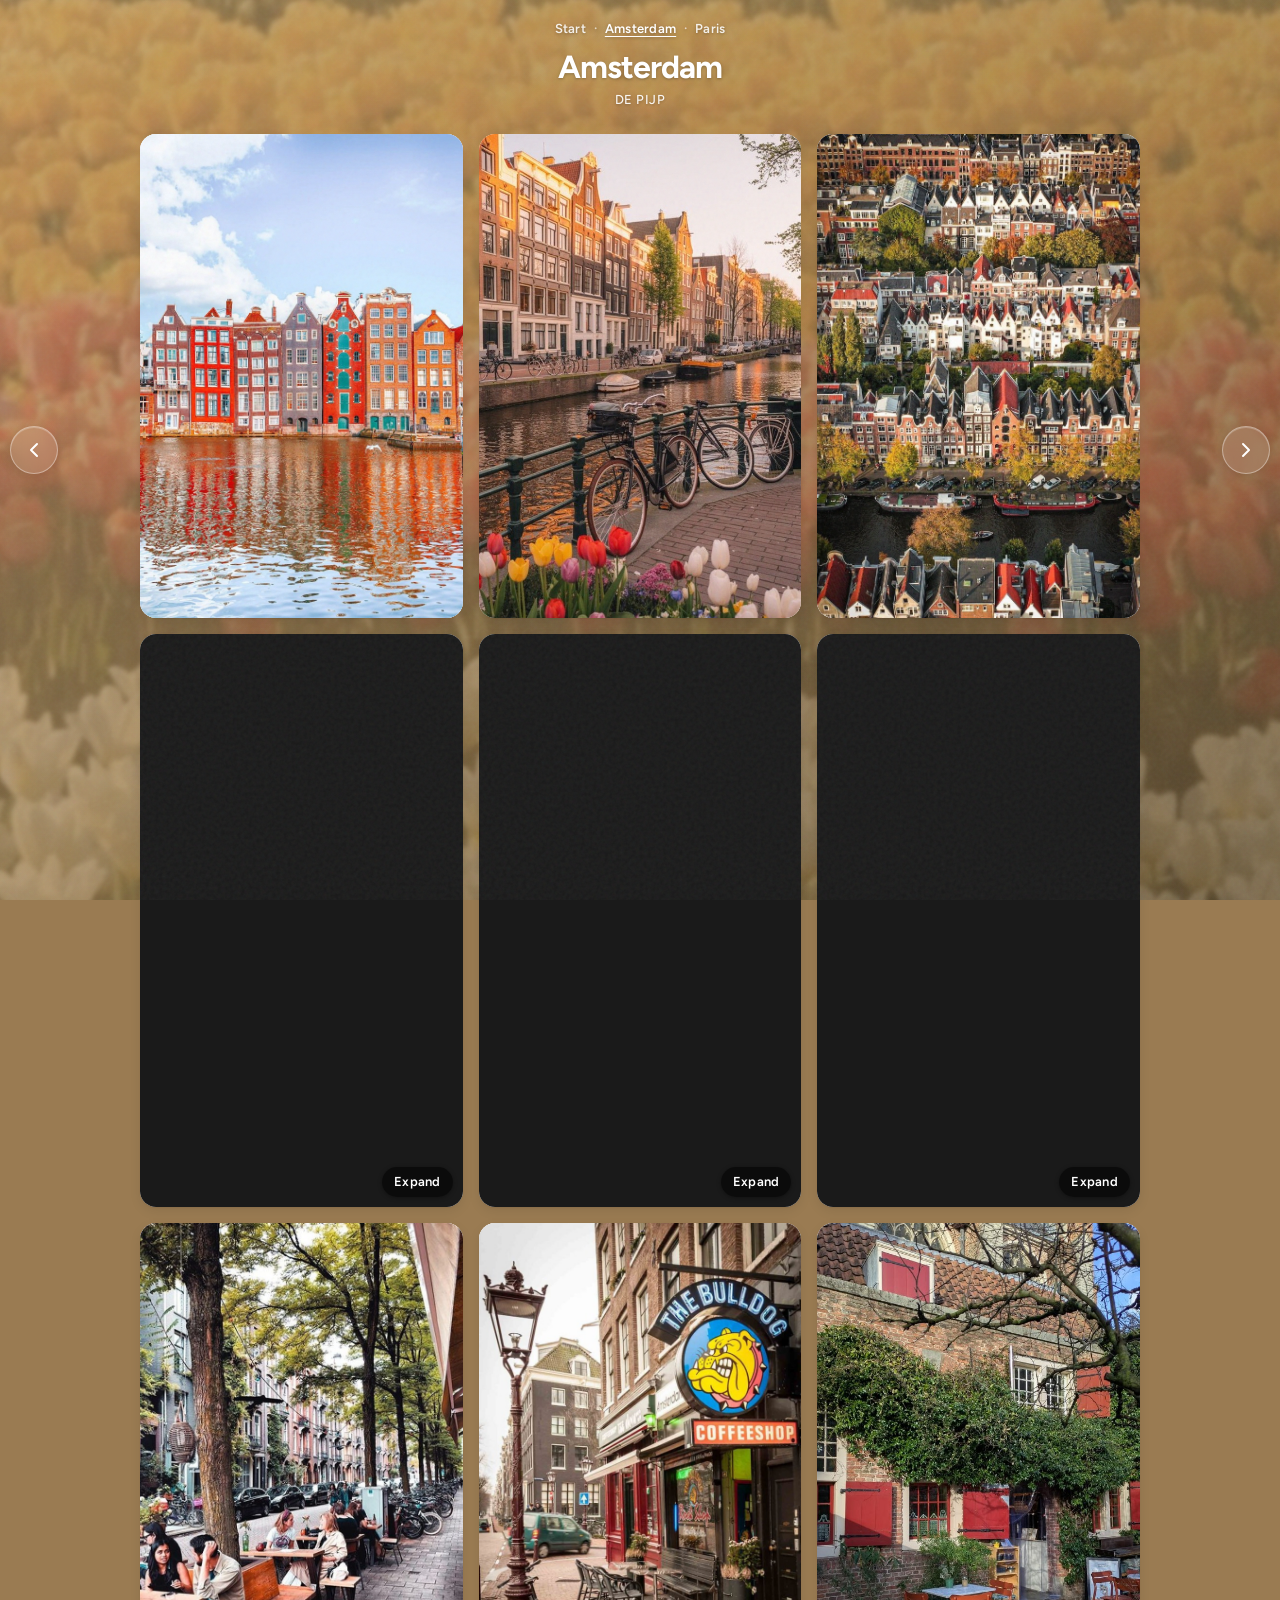
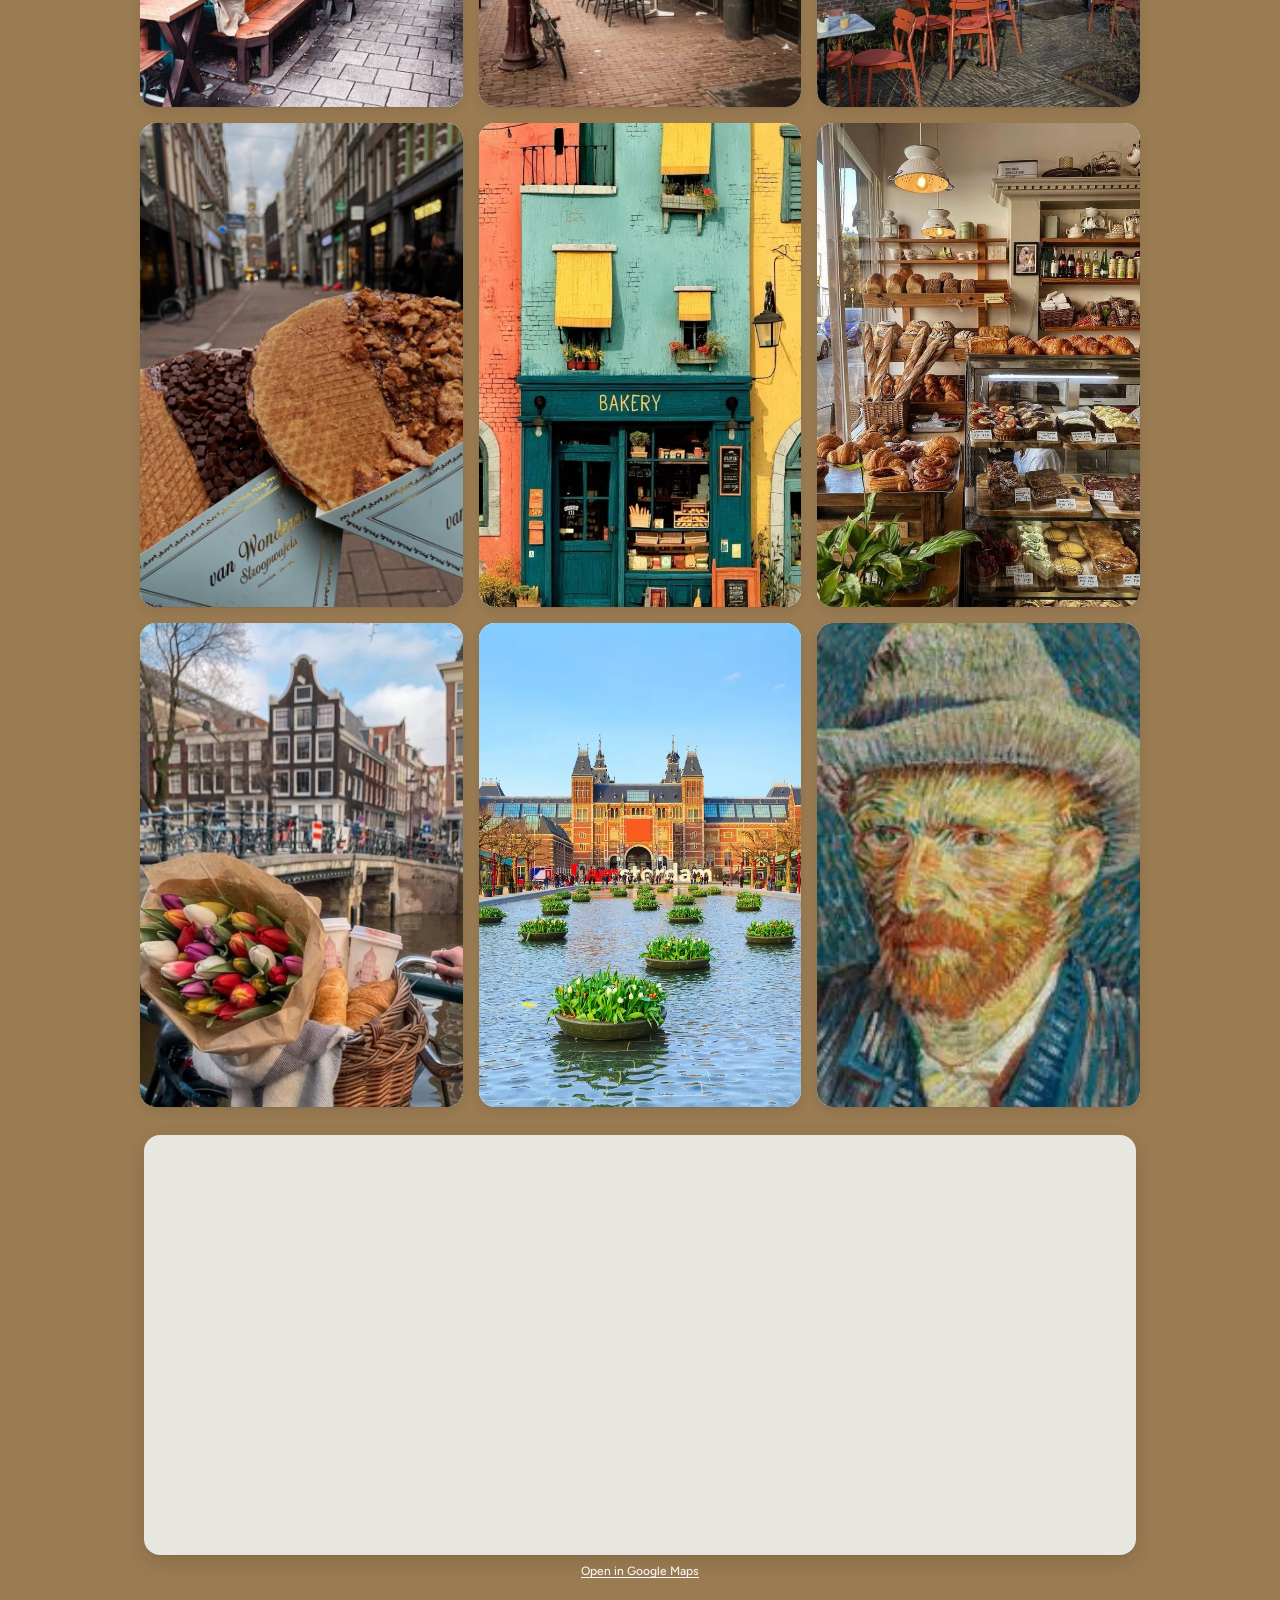
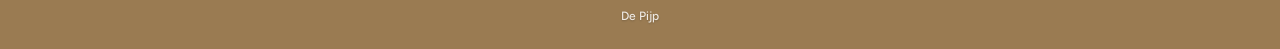
==== amsterdam.html @ a81c06f3 "paris" ====
<!DOCTYPE html>
<html lang="en">
<head>
  <meta charset="UTF-8" />
  <meta name="viewport" content="width=device-width, initial-scale=1.0, viewport-fit=cover" />
  <title>Amsterdam — De Pijp</title>
  <link rel="preconnect" href="https://fonts.googleapis.com" />
  <link rel="preconnect" href="https://fonts.gstatic.com" crossorigin />
  <link href="https://fonts.googleapis.com/css2?family=Figtree:wght@400;500;600;700&display=swap" rel="stylesheet" />
  <link rel="stylesheet" href="styles.css" />
</head>
<body data-city="amsterdam">
  <div class="page-bg" aria-hidden="true">
    <div class="page-bg__parallax"></div>
    <div class="page-bg__tint"></div>
  </div>
  <div class="noise" aria-hidden="true"></div>

  <div class="feed-backdrop" id="feed-backdrop" hidden></div>

  <nav class="city-arrows" aria-label="Switch page">
    <a href="index.html" class="city-arrows__hit" aria-label="Back to start">
      <svg class="city-arrows__icon" viewBox="0 0 24 24" aria-hidden="true">
        <polyline class="city-arrows__stroke" points="15 18 9 12 15 6" />
      </svg>
    </a>
    <a href="paris.html" class="city-arrows__hit" aria-label="Go to Paris">
      <svg class="city-arrows__icon" viewBox="0 0 24 24" aria-hidden="true">
        <polyline class="city-arrows__stroke" points="9 18 15 12 9 6" />
      </svg>
    </a>
  </nav>

  <header class="masthead">
    <nav class="city-nav" aria-label="Trip cities">
      <a href="index.html" class="city-nav__link">Start</a>
      <span class="city-nav__sep" aria-hidden="true">·</span>
      <span class="city-nav__link city-nav__link--current" aria-current="page">Amsterdam</span>
      <span class="city-nav__sep" aria-hidden="true">·</span>
      <a href="paris.html" class="city-nav__link">Paris</a>
    </nav>
    <h1 class="masthead__title">Amsterdam</h1>
    <p class="masthead__kicker">De Pijp</p>
  </header>

  <main class="feed" aria-label="Amsterdam vibes">
    <article class="feed__pin feed__pin--interactive">
      <div class="feed__pin__card" tabindex="0" aria-expanded="false" aria-haspopup="dialog" aria-label="Open details: Canal house facades">
        <div class="feed__pin__media">
          <img class="img--houses" src="assets/amsterdam-canal-houses.png" alt="Amsterdam canal houses with traditional gabled facades along the water" width="600" height="900" loading="eager" decoding="async" />
        </div>
        <div class="feed__pin__detail" hidden>
          <div class="feed__pin__detail-body">
            <p>
              The canal houses look almost theatrical: stepped gables, tall windows, each facade telling a slightly different century. They’re narrow for reasons that belong to old tax logic and tight plots, but the effect is pure Amsterdam—vertical, proud, a little eccentric.
            </p>
            <p>
              We don’t need a lecture tour to enjoy them; it’s enough to walk, look up, and notice how the light changes from one bridge to the next.
            </p>
          </div>
        </div>
      </div>
    </article>

    <article class="feed__pin feed__pin--interactive">
      <div class="feed__pin__card" tabindex="0" aria-expanded="false" aria-haspopup="dialog" aria-label="Open details: Golden hour on the canals">
        <div class="feed__pin__media">
          <img src="assets/amsterdam-canal-golden.png" alt="" width="600" height="900" loading="lazy" decoding="async" />
        </div>
        <div class="feed__pin__detail" hidden>
          <div class="feed__pin__detail-body">
            <p>
              When the sun drops low, the canals turn into ribbons of amber and the gables stack like paper cutouts. It’s the hour when Amsterdam stops feeling like a checklist and starts feeling like a mood.
            </p>
            <p>
              We’ll aim for a slow loop along the water—bridges, reflections, maybe a bench if we find one—before the light fades.
            </p>
          </div>
        </div>
      </div>
    </article>

    <article class="feed__pin feed__pin--interactive">
      <div class="feed__pin__card" tabindex="0" aria-expanded="false" aria-haspopup="dialog" aria-label="Open details: Aerial view of the canals">
        <div class="feed__pin__media">
          <img
            class="img--aerial"
            src="assets/amsterdam-canal-aerial.png"
            alt="Aerial view of Amsterdam canal houses, autumn trees, and houseboats along the water"
            width="600"
            height="900"
            loading="lazy"
            decoding="async"
          />
        </div>
        <div class="feed__pin__detail" hidden>
          <div class="feed__pin__detail-body">
            <p>
              This angle is all pattern and scale: gables in a row, a dark ribbon of water, boats tucked along the quay, and trees turning gold. It’s the same city as street level—just quieter, more geometric, and impossibly pretty in late-day light.
            </p>
            <p>
              We’ll still experience Amsterdam on foot and by bike, but shots like this are a reminder of how the grachten lock together: one long, living diagram of brick, water, and rooflines.
            </p>
          </div>
        </div>
      </div>
    </article>

    <article class="feed__pin feed__pin--interactive feed__pin--video">
      <div class="feed__pin__card" tabindex="0" aria-label="Play embedded reel: Amsterdam in motion">
        <div class="feed__pin__media feed__pin__media--video">
          <iframe
            title="Amsterdam clip"
            src="https://assets.pinterest.com/ext/embed.html?id=127648970683807718"
            loading="lazy"
            allowfullscreen
            referrerpolicy="no-referrer-when-downgrade"
            sandbox="allow-scripts allow-same-origin allow-presentation"
          ></iframe>
        </div>
        <div class="feed__pin__detail" hidden>
          <div class="feed__pin__detail-body">
            <p>
              Sometimes a still photo isn’t enough—Amsterdam is water, wheels, and the small drama of everyday crossings. This clip is a pocket-sized version of that energy: movement along the canals, the texture of the streets, the feeling of being inside the city rather than just looking at it.
            </p>
            <p>
              Keep the sound low or off if you like; it’s as much about the rhythm of the frames as anything else.
            </p>
          </div>
        </div>
      </div>
    </article>

    <article class="feed__pin feed__pin--interactive feed__pin--video">
      <div class="feed__pin__card" tabindex="0" aria-label="Play embedded reel: Amsterdam travel montage">
        <div class="feed__pin__media feed__pin__media--video">
          <iframe
            title="Amsterdam Netherlands pictures video"
            src="https://assets.pinterest.com/ext/embed.html?id=914862420796280"
            loading="lazy"
            allowfullscreen
            referrerpolicy="no-referrer-when-downgrade"
            sandbox="allow-scripts allow-same-origin allow-presentation"
          ></iframe>
        </div>
        <div class="feed__pin__detail" hidden>
          <div class="feed__pin__detail-body">
            <p>
              A second reel from Pinterest—mood, color, and the kind of shots that make you want to wander. It pairs with the first “in motion” clip so you get two flavors of the same city: different pacing, same canals-and-streets energy.
            </p>
            <p>
              Pin source: <a href="https://www.pinterest.com/pin/914862420796280/" rel="noopener noreferrer" target="_blank">Amsterdam Netherlands pictures</a> (The Chaos Diaries).
            </p>
          </div>
        </div>
      </div>
    </article>

    <article class="feed__pin feed__pin--interactive feed__pin--video">
      <div class="feed__pin__card" tabindex="0" aria-label="Play embedded reel: Vondelpark">
        <div class="feed__pin__media feed__pin__media--video">
          <iframe
            title="Vondelpark Amsterdam video"
            src="https://assets.pinterest.com/ext/embed.html?id=497436721365755803"
            loading="lazy"
            allowfullscreen
            referrerpolicy="no-referrer-when-downgrade"
            sandbox="allow-scripts allow-same-origin allow-presentation"
          ></iframe>
        </div>
        <div class="feed__pin__detail" hidden>
          <div class="feed__pin__detail-body">
            <p>
              Amsterdam’s big backyard: lawns, paths, ponds, and locals treating it like an extension of their living room. Save it for a slower afternoon—walking, sitting on the grass, or people-watching between museum blocks and café stops.
            </p>
            <p>
              Pin: <a href="https://www.pinterest.com/pin/497436721365755803/" rel="noopener noreferrer" target="_blank">Vondelpark reel</a>.
            </p>
          </div>
        </div>
      </div>
    </article>

    <article class="feed__pin feed__pin--interactive">
      <div class="feed__pin__card" tabindex="0" aria-expanded="false" aria-haspopup="dialog" aria-label="Open details: Sidewalk café tables">
        <div class="feed__pin__media">
          <img class="img--cafe-street" src="assets/amsterdam-cafe-street.png" alt="Outdoor café tables under trees on an Amsterdam sidewalk with bikes parked along the street" width="600" height="900" loading="lazy" decoding="async" />
        </div>
        <div class="feed__pin__detail" hidden>
          <div class="feed__pin__detail-body">
            <p>
              Wooden tables under a canopy of leaves, light dappling the pavement, bikes stacked along the curb—these are the moments that feel like “we’re really here.” No agenda; just a drink, a snack, and the city moving past.
            </p>
            <p>
              We’ll slot something like this between walks: slow, social, very De Pijp energy.
            </p>
          </div>
        </div>
      </div>
    </article>

    <article class="feed__pin feed__pin--interactive">
      <div class="feed__pin__card" tabindex="0" aria-expanded="false" aria-haspopup="dialog" aria-label="Open details: The Bulldog coffeeshop">
        <div class="feed__pin__media">
          <img class="img--bulldog" src="assets/amsterdam-bulldog-coffeeshop.png" alt="The Bulldog coffeeshop storefront with the round yellow bulldog sign and outdoor seating in Amsterdam" width="600" height="900" loading="lazy" decoding="async" />
        </div>
        <div class="feed__pin__detail" hidden>
          <div class="feed__pin__detail-body">
            <p>
              The Bulldog is part landmark, part story—one of Amsterdam’s best-known coffeeshop names, with that unmistakable round sign. Whether we stop in or just walk by, it’s a slice of local mythology on the street.
            </p>
            <p>
              Totally optional on the itinerary; worth it for the photo and the “we saw it” grin.
            </p>
          </div>
        </div>
      </div>
    </article>

    <article class="feed__pin feed__pin--interactive">
      <div class="feed__pin__card" tabindex="0" aria-expanded="false" aria-haspopup="dialog" aria-label="Open details: Quiet café patio">
        <div class="feed__pin__media">
          <img class="img--patio" src="assets/amsterdam-cafe-patio.png" alt="Sunny patio with orange chairs, marble tables, red shutters, and ivy on a brick building in Amsterdam" width="600" height="900" loading="lazy" decoding="async" />
        </div>
        <div class="feed__pin__detail" hidden>
          <div class="feed__pin__detail-body">
            <p>
              A tucked-away courtyard mood: herringbone brick, shutters, greenery climbing the wall, and those punchy orange seats against old stone. It’s the kind of place you stumble into and stay longer than planned.
            </p>
            <p>
              Perfect mental bookmark for a quiet coffee between bigger sights.
            </p>
          </div>
        </div>
      </div>
    </article>

    <article class="feed__pin feed__pin--interactive">
      <div class="feed__pin__card" tabindex="0" aria-expanded="false" aria-haspopup="dialog" aria-label="Open details: Stroopwafels">
        <div class="feed__pin__media">
          <img class="img--stroop" src="assets/amsterdam-stroopwafels-van-wonderen.png" alt="" width="600" height="900" loading="lazy" decoding="async" />
        </div>
        <div class="feed__pin__detail" hidden>
          <div class="feed__pin__detail-body">
            <p>
              Van Wonderen is the kind of stop that smells better than it has any right to—thin waffles, caramel syrup, optional chocolate and toppings if we’re feeling festive. It’s sweet in the best way: a little messy, very shareable, perfect between longer walks.
            </p>
            <p>
              We’ll time it as a treat, not a meal, and enjoy the tiny ritual of something warm in hand while the city keeps moving around us.
            </p>
          </div>
        </div>
      </div>
    </article>

    <article class="feed__pin feed__pin--interactive">
      <div class="feed__pin__card" tabindex="0" aria-expanded="false" aria-haspopup="dialog" aria-label="Open details: Bakery storefront">
        <div class="feed__pin__media">
          <img
            class="img--bakery-exterior"
            src="assets/amsterdam-bakery-exterior.png"
            alt="Illustrated bakery storefront with teal facade, yellow awnings, and bread in the window"
            width="600"
            height="900"
            loading="lazy"
            decoding="async"
          />
        </div>
        <div class="feed__pin__detail" hidden>
          <div class="feed__pin__detail-body">
            <p>
              A bright, storybook-style frontage—teal paint, sunny awnings, loaves in the window, a little A-frame on the sidewalk. The kind of place you notice from half a block away and drift toward without a plan.
            </p>
            <p>
              Pairs with the stroopwafel stop and the interior case shot: outside, treat, then inside when we’re ready for round two.
            </p>
          </div>
        </div>
      </div>
    </article>

    <article class="feed__pin feed__pin--interactive">
      <div class="feed__pin__card" tabindex="0" aria-expanded="false" aria-haspopup="dialog" aria-label="Open details: Bakery and pastries">
        <div class="feed__pin__media">
          <img
            class="img--bakery"
            src="assets/amsterdam-bakery.png"
            alt="Bakery interior with croissants, breads, cakes in a glass display and pendant lights"
            width="600"
            height="900"
            loading="lazy"
            decoding="async"
          />
        </div>
        <div class="feed__pin__detail" hidden>
          <div class="feed__pin__detail-body">
            <p>
              Shelves of loaves, a case full of tarts and slices, warm light from quirky pendant lamps—the kind of bakery you smell before you see. Perfect for a slow morning or a mid-afternoon sugar reset between museums.
            </p>
            <p>
              We’ll pick a few things to share, find a bench or canal edge, and call it lunch-adjacent.
            </p>
          </div>
        </div>
      </div>
    </article>

    <article class="feed__pin feed__pin--interactive">
      <div class="feed__pin__card" tabindex="0" aria-expanded="false" aria-haspopup="dialog" aria-label="Open details: Albert Cuyp market morning">
        <div class="feed__pin__media">
          <img class="img--cuyp-basket" src="assets/amsterdam-morning-basket.png" alt="Market basket with bread and flowers at an outdoor stall" width="600" height="900" loading="lazy" decoding="async" />
        </div>
        <div class="feed__pin__detail" hidden>
          <div class="feed__pin__detail-body">
            <p>
              The Albert Cuypmarkt is the rhythm of De Pijp: stalls opening, bikes threading through, and that particular Amsterdam light on the awnings. Mornings here feel unhurried but alive—coffee first, then whatever looks good from the vendors.
            </p>
            <p>
              We’ll wander the strip, grab something warm to eat, and let the market set the pace before the day opens up into canals and side streets.
            </p>
          </div>
        </div>
      </div>
    </article>

    <article class="feed__pin feed__pin--interactive">
      <div class="feed__pin__card" tabindex="0" aria-expanded="false" aria-haspopup="dialog" aria-label="Open details: Rijksmuseum and Museumplein">
        <div class="feed__pin__media">
          <img
            class="img--rijksmuseum"
            src="assets/amsterdam-rijksmuseum.png"
            alt="Rijksmuseum facade with reflecting pool, tulip planters, and the I Amsterdam sign on Museumplein"
            width="600"
            height="900"
            loading="lazy"
            decoding="async"
          />
        </div>
        <div class="feed__pin__detail" hidden>
          <div class="feed__pin__detail-body">
            <p>
              The Rijksmuseum anchors the square: red brick, towers, and that long reflecting pool dotted with tulips in the water. The old “I amsterdam” letters in the plaza are pure photo bait—and the building behind them holds centuries of Dutch art and history.
            </p>
            <p>
              We can pair a visit here with unhurried time in the galleries (and maybe a break on the grass when the weather cooperates).
            </p>
          </div>
        </div>
      </div>
    </article>

    <article class="feed__pin feed__pin--interactive">
      <div class="feed__pin__card" tabindex="0" aria-expanded="false" aria-haspopup="dialog" aria-label="Open details: Museums and Van Gogh">
        <div class="feed__pin__media">
          <img class="img--van-gogh" src="assets/amsterdam-van-gogh-self-portrait.png" alt="Van Gogh self-portrait painting on display" width="600" height="900" loading="lazy" decoding="async" />
        </div>
        <div class="feed__pin__detail" hidden>
          <div class="feed__pin__detail-body">
            <p>
              The Van Gogh Museum is concentrated color and biography on the walls—self-portraits, fields, letters made visible. Even if we’ve seen the hits before, there’s a calm focus here that pairs well with a slower day in the city.
            </p>
            <p>
              We’ll block time so we’re not rushing the rooms, and let the galleries set the emotional temperature before we step back out into daylight.
            </p>
          </div>
        </div>
      </div>
    </article>
  </main>

  <section class="map-block" aria-label="Map of De Pijp, Amsterdam">
    <div class="map-block__frame">
      <iframe
        title="De Pijp, Amsterdam on Google Maps"
        src="https://www.google.com/maps?q=De+Pijp,+Amsterdam,+Netherlands&amp;z=14&amp;hl=en&amp;output=embed"
        loading="lazy"
        referrerpolicy="no-referrer-when-downgrade"
        allowfullscreen
      ></iframe>
    </div>
    <p class="map-block__note">
      <a href="https://www.google.com/maps/search/?api=1&amp;query=De+Pijp+Amsterdam+Netherlands" rel="noopener noreferrer" target="_blank">Open in Google Maps</a>
    </p>
  </section>

  <footer class="foot">
    <p>De Pijp</p>
  </footer>

  <script src="app.js" defer></script>
</body>
</html>
---- styles.css ----
:root {
  --cork: #b8956c;
  --cork-dark: #9a7b52;
  --paper: #ffffff;
  --ink: #111111;
  --ink-soft: #5c5c5c;
  --font-sans: "Figtree", system-ui, -apple-system, sans-serif;
  --feed-gap: 12px;
  --feed-radius: 16px;
  --pin-aspect: 2 / 3;
  --modal-ease: cubic-bezier(0.22, 1, 0.36, 1);
}

*,
*::before,
*::after {
  box-sizing: border-box;
}

html {
  scroll-behavior: smooth;
  -webkit-text-size-adjust: 100%;
}

body {
  margin: 0;
  min-height: 100vh;
  font-family: var(--font-sans);
  font-size: 16px;
  line-height: 1.4;
  color: var(--ink);
  background: var(--cork-dark);
  padding: max(12px, env(safe-area-inset-top)) max(10px, env(safe-area-inset-right)) max(24px, env(safe-area-inset-bottom)) max(10px, env(safe-area-inset-left));
}

body.feed-modal-open {
  overflow: hidden;
}

.page-bg {
  position: fixed;
  inset: 0;
  z-index: 0;
  overflow: hidden;
  pointer-events: none;
}

.page-bg__parallax {
  position: absolute;
  left: 50%;
  top: 50%;
  width: 135vw;
  height: 135vh;
  min-width: 100%;
  min-height: 100%;
  margin-left: -67.5vw;
  margin-top: -67.5vh;
  background-image: url("assets/amsterdam-tulips-bg.png");
  background-size: cover;
  background-position: center 38%;
  background-repeat: no-repeat;
  filter: blur(2px);
  opacity: 0.68;
  will-change: transform;
  transform: translate3d(0, 0, 0);
}

.page-bg__tint {
  position: absolute;
  inset: 0;
  background: linear-gradient(
    145deg,
    rgba(184, 149, 108, 0.58) 0%,
    rgba(154, 123, 82, 0.64) 50%,
    rgba(92, 74, 48, 0.7) 100%
  );
}

.noise {
  pointer-events: none;
  position: fixed;
  inset: 0;
  opacity: 0.06;
  z-index: 1;
  background-image: url("data:image/svg+xml,%3Csvg viewBox='0 0 256 256' xmlns='http://www.w3.org/2000/svg'%3E%3Cfilter id='n'%3E%3CfeTurbulence type='fractalNoise' baseFrequency='0.9' numOctaves='4' stitchTiles='stitch'/%3E%3C/filter%3E%3Crect width='100%25' height='100%25' filter='url(%23n)'/%3E%3C/svg%3E");
}

.feed-backdrop {
  position: fixed;
  inset: 0;
  z-index: 200;
  /* No backdrop-filter: keeps the modal (above this layer) sharp; dimming only */
  background: rgba(35, 30, 22, 0.55);
  opacity: 0;
  transition: opacity 0.22s ease;
  pointer-events: none;
}

.feed-backdrop.is-visible {
  opacity: 1;
  pointer-events: auto;
}

/* Fixed chevrons: Amsterdam ← | → Paris (inactive side muted) */
.city-arrows {
  position: fixed;
  inset: 0;
  z-index: 15;
  display: flex;
  align-items: center;
  justify-content: space-between;
  padding-left: max(10px, env(safe-area-inset-left, 0px));
  padding-right: max(10px, env(safe-area-inset-right, 0px));
  pointer-events: none;
  transition: opacity 0.25s ease, visibility 0.25s ease;
}

.city-arrows__hit {
  pointer-events: auto;
  display: flex;
  align-items: center;
  justify-content: center;
  width: 44px;
  height: 44px;
  border-radius: 50%;
  color: #fff;
  text-decoration: none;
  background: rgba(255, 255, 255, 0.1);
  border: 1px solid rgba(255, 255, 255, 0.38);
  box-shadow:
    0 2px 12px rgba(0, 0, 0, 0.12),
    inset 0 1px 0 rgba(255, 255, 255, 0.22);
  backdrop-filter: blur(10px);
  -webkit-backdrop-filter: blur(10px);
  transition:
    background 0.2s ease,
    border-color 0.2s ease,
    transform 0.2s ease,
    box-shadow 0.2s ease;
}

a.city-arrows__hit:hover {
  background: rgba(255, 255, 255, 0.2);
  border-color: rgba(255, 255, 255, 0.55);
  transform: scale(1.06);
  box-shadow:
    0 4px 20px rgba(0, 0, 0, 0.18),
    inset 0 1px 0 rgba(255, 255, 255, 0.3);
}

a.city-arrows__hit:focus-visible {
  outline: 2px solid #fff;
  outline-offset: 3px;
}

.city-arrows__hit--disabled {
  opacity: 0.26;
  cursor: default;
  pointer-events: none;
  background: rgba(255, 255, 255, 0.05);
  border-color: rgba(255, 255, 255, 0.2);
  box-shadow: none;
  backdrop-filter: none;
  -webkit-backdrop-filter: none;
}

.city-arrows__icon {
  width: 22px;
  height: 22px;
}

.city-arrows__stroke {
  fill: none;
  stroke: currentColor;
  stroke-width: 2;
  stroke-linecap: round;
  stroke-linejoin: round;
}

body.feed-modal-open .city-arrows {
  opacity: 0;
  visibility: hidden;
  pointer-events: none;
}

@media (min-width: 900px) {
  .city-arrows__hit {
    width: 48px;
    height: 48px;
  }

  .city-arrows__icon {
    width: 24px;
    height: 24px;
  }
}

.masthead {
  position: relative;
  z-index: 1;
  max-width: 420px;
  margin: 0 auto 20px;
  padding: 8px 4px 4px;
  text-align: center;
  color: #fff;
  text-shadow: 0 1px 3px rgba(0, 0, 0, 0.25);
}

.masthead__title {
  margin: 0;
  font-size: clamp(1.75rem, 6vw, 2rem);
  font-weight: 700;
  letter-spacing: -0.03em;
  line-height: 1.1;
}

.masthead__kicker {
  margin: 6px 0 0;
  font-size: 0.8125rem;
  font-weight: 500;
  letter-spacing: 0.04em;
  text-transform: uppercase;
  opacity: 0.92;
}

.city-nav {
  margin: 0 0 12px;
  font-size: 0.8125rem;
  font-weight: 600;
  letter-spacing: 0.02em;
}

.city-nav__link {
  color: rgba(255, 255, 255, 0.88);
  text-decoration: none;
  text-underline-offset: 3px;
}

.city-nav__link:hover {
  color: #fff;
  text-decoration: underline;
}

.city-nav__link--current {
  color: #fff;
  text-decoration: underline;
  text-underline-offset: 3px;
}

.city-nav__sep {
  margin: 0 0.35em;
  opacity: 0.65;
}

body.page-paris .page-bg__parallax {
  background-image: url("https://images.unsplash.com/photo-1499856871958-5b9627545d1a?auto=format&fit=crop&w=1920&q=80");
  background-position: center 32%;
}

body.page-paris .page-bg__tint {
  background: linear-gradient(
    145deg,
    rgba(100, 118, 138, 0.52) 0%,
    rgba(72, 88, 108, 0.58) 45%,
    rgba(42, 48, 62, 0.72) 100%
  );
}

.map-block {
  position: relative;
  z-index: 1;
  width: 100%;
  max-width: 420px;
  margin: 28px auto 16px;
  padding: 0 4px;
}

.map-block__frame {
  position: relative;
  width: 100%;
  aspect-ratio: 4 / 3;
  max-height: min(52vh, 420px);
  border-radius: var(--feed-radius);
  overflow: hidden;
  box-shadow:
    0 1px 2px rgba(0, 0, 0, 0.08),
    0 6px 20px rgba(0, 0, 0, 0.12);
  background: #e8e6e1;
}

.map-block__frame iframe {
  display: block;
  position: absolute;
  inset: 0;
  width: 100%;
  height: 100%;
  border: 0;
}

.map-block__note {
  margin: 8px 0 0;
  text-align: center;
  font-size: 0.75rem;
  font-weight: 500;
}

.map-block__note a {
  color: rgba(255, 255, 255, 0.95);
  text-underline-offset: 2px;
}

.map-block__note a:hover {
  color: #fff;
}

@media (min-width: 700px) {
  .map-block {
    max-width: 720px;
  }
}

@media (min-width: 960px) {
  .map-block {
    max-width: 1000px;
  }
}

/* No z-index here: a low z-index would trap position:fixed pins under .feed-backdrop (z-index 200). */
.feed {
  position: relative;
  width: 100%;
  max-width: 420px;
  margin: 0 auto;
  display: flex;
  flex-direction: column;
  gap: var(--feed-gap);
}

@media (min-width: 700px) {
  .feed {
    max-width: 720px;
    display: grid;
    grid-template-columns: 1fr 1fr;
    gap: 16px;
    align-items: start;
  }
}

@media (min-width: 960px) {
  .feed {
    max-width: 1000px;
    grid-template-columns: repeat(3, 1fr);
  }
}

/* Paris row 1: two night aerials + Louvre (three across) */
body.page-paris .feed__top-row {
  display: flex;
  flex-direction: column;
  gap: var(--feed-gap);
  width: 100%;
}

@media (min-width: 700px) {
  body.page-paris .feed__top-row {
    grid-column: 1 / -1;
    display: grid;
    grid-template-columns: repeat(3, 1fr);
    gap: 16px;
    align-items: start;
  }
}

/* Paris row 2: reels only (full-width band, three across) */
body.page-paris .feed__reels-row {
  display: flex;
  flex-direction: column;
  gap: var(--feed-gap);
  width: 100%;
}

@media (min-width: 700px) {
  body.page-paris .feed__reels-row {
    grid-column: 1 / -1;
    display: grid;
    grid-template-columns: repeat(3, 1fr);
    gap: 16px;
    align-items: start;
  }
}

.feed__pin-slot {
  width: 100%;
  pointer-events: none;
}

.feed__pin--interactive .feed__pin__card {
  cursor: pointer;
}

/* Reels: iframe keeps play taps; “Expand” opens the same lightbox as photo pins. */
.feed__pin--video .feed__pin__card {
  cursor: default;
}

.feed__pin--video .feed__pin__media--video {
  cursor: pointer;
}

.feed__pin__video-expand {
  position: absolute;
  right: 10px;
  bottom: 10px;
  z-index: 2;
  margin: 0;
  padding: 6px 12px;
  border: 0;
  border-radius: 999px;
  font: inherit;
  font-size: 0.8125rem;
  font-weight: 600;
  letter-spacing: 0.02em;
  color: #fff;
  background: rgba(0, 0, 0, 0.55);
  box-shadow: 0 1px 4px rgba(0, 0, 0, 0.35);
  cursor: pointer;
  -webkit-backdrop-filter: blur(6px);
  backdrop-filter: blur(6px);
}

.feed__pin__video-expand:hover {
  background: rgba(0, 0, 0, 0.72);
}

.feed__pin__video-expand:focus-visible {
  outline: 2px solid #fff;
  outline-offset: 2px;
}

.feed__pin__card.is-modal-expanded .feed__pin__video-expand {
  display: none;
}

.feed__pin--interactive .feed__pin__card:focus-visible {
  outline: 2px solid #fff;
  outline-offset: 3px;
}

.feed__pin__card {
  position: relative;
  background: var(--paper);
  border-radius: var(--feed-radius);
  overflow: hidden;
  box-shadow:
    0 1px 2px rgba(0, 0, 0, 0.06),
    0 4px 12px rgba(0, 0, 0, 0.08);
}

.feed__pin__card.is-modal {
  z-index: 400;
  isolation: isolate;
  overflow: hidden;
  box-shadow:
    0 4px 24px rgba(0, 0, 0, 0.12),
    0 24px 64px rgba(0, 0, 0, 0.22);
}

.feed__pin__card.is-modal.is-modal-expanded {
  display: flex;
  flex-direction: column;
  overflow-x: hidden;
  overflow-y: auto;
  -webkit-overflow-scrolling: touch;
  /* Breathing room + safe area so images aren’t clipped by rounded corners or iPad inset */
  padding:
    max(10px, env(safe-area-inset-top, 0px))
    max(10px, env(safe-area-inset-right, 0px))
    max(10px, env(safe-area-inset-bottom, 0px))
    max(10px, env(safe-area-inset-left, 0px));
  box-sizing: border-box;
}

/*
 * Flex-center + max dimensions avoids iPad/Safari clipping where width/height 100% + object-fit: contain
 * on the img shaves a subpixel row off the top inside overflow: hidden parents.
 */
.feed__pin__card.is-modal-expanded .feed__pin__media,
.feed__pin__card.is-modal-expanded .feed__pin__media--video {
  flex: 0 0 auto;
  width: 100%;
  max-height: none;
  aspect-ratio: unset;
  display: flex;
  align-items: center;
  justify-content: center;
  overflow: visible;
}

.feed__pin__card.is-modal-expanded .feed__pin__media img {
  display: block;
  width: auto;
  height: auto;
  max-width: 100%;
  max-height: 100%;
  object-fit: contain;
  object-position: center center;
}

.feed__pin__card.is-modal-expanded .feed__pin__media--video iframe {
  display: block;
  width: 100%;
  height: 100%;
  border: 0;
}

.feed__pin__media {
  position: relative;
  width: 100%;
  aspect-ratio: var(--pin-aspect);
  background: #e8e6e1;
  overflow: hidden;
}

.feed__pin__media img {
  display: block;
  width: 100%;
  height: 100%;
  object-fit: cover;
  object-position: center;
}

.feed__pin__media .img--houses {
  object-position: center 42%;
}

.feed__pin__media .img--stroop {
  object-position: center 45%;
}

.feed__pin__media .img--van-gogh {
  object-position: center 22%;
}

.feed__pin__media .img--windmill {
  object-position: center 40%;
}

.feed__pin__media .img--aerial {
  object-position: center 38%;
}

.feed__pin__media .img--cafe-street {
  object-position: center 45%;
}

.feed__pin__media .img--bulldog {
  object-position: center 42%;
}

.feed__pin__media .img--patio {
  object-position: center 40%;
}

.feed__pin__media .img--bakery-exterior {
  object-position: center 35%;
}

.feed__pin__media .img--cuyp-basket {
  object-position: center 42%;
}

.feed__pin__media .img--rijksmuseum {
  object-position: center 42%;
}

.feed__pin__media .img--bakery {
  object-position: center 40%;
}

.feed__pin__media .img--paris-abreuvoir {
  object-position: center 46%;
}

.feed__pin__media .img--paris-metro-saint-michel {
  object-position: center 42%;
}

.feed__pin__media .img--paris-arc-night {
  object-position: center 48%;
}

.feed__pin__media .img--paris-eiffel-night-aerial {
  object-position: center 45%;
}

.feed__pin__media .img--paris-louvre {
  object-position: center 42%;
}

.feed__pin__media .img--paris-bouquiniste-notre-dame {
  object-position: center 45%;
}

.feed__pin__media .img--paris-pastry {
  object-position: center 58%;
}

.feed__pin__media .img--paris-street-market {
  object-position: center 80%;
}

.feed__pin__media .img--paris-boulangerie {
  object-position: center 58%;
}

.feed__pin__media .img--paris-giverny {
  object-position: center 48%;
}

.feed__pin__media .img--paris-mona-lisa {
  object-position: center 42%;
}

.feed__pin__media .img--paris-apollon {
  object-position: center 38%;
}

.feed__pin__media--video {
  aspect-ratio: 9 / 16;
  background: #1a1a1a;
}

.feed__pin__media--video iframe {
  display: block;
  width: 100%;
  height: 100%;
  border: 0;
}

.feed__pin__detail {
  position: relative;
  padding: 14px 16px 20px;
  border-top: 1px solid rgba(0, 0, 0, 0.06);
}

.feed__pin__detail[hidden] {
  display: none !important;
}

.feed__pin__detail-body p {
  margin: 0 0 12px;
  font-size: 0.875rem;
  font-weight: 400;
  color: var(--ink-soft);
  line-height: 1.55;
}

.feed__pin__detail-body p:last-child {
  margin-bottom: 0;
}

.feed__pin__detail-body a {
  color: var(--cork-dark);
  font-weight: 600;
  text-underline-offset: 2px;
}

.feed__pin__detail-body a:hover {
  color: var(--ink);
}

.foot {
  position: relative;
  z-index: 1;
  max-width: 420px;
  margin: 28px auto 0;
  padding: 0 8px;
  text-align: center;
}

.foot p {
  margin: 0;
  font-size: 0.75rem;
  font-weight: 500;
  color: rgba(255, 255, 255, 0.85);
  text-shadow: 0 1px 2px rgba(0, 0, 0, 0.2);
}

@media (prefers-reduced-motion: reduce) {
  .feed-backdrop {
    transition: none;
  }
}
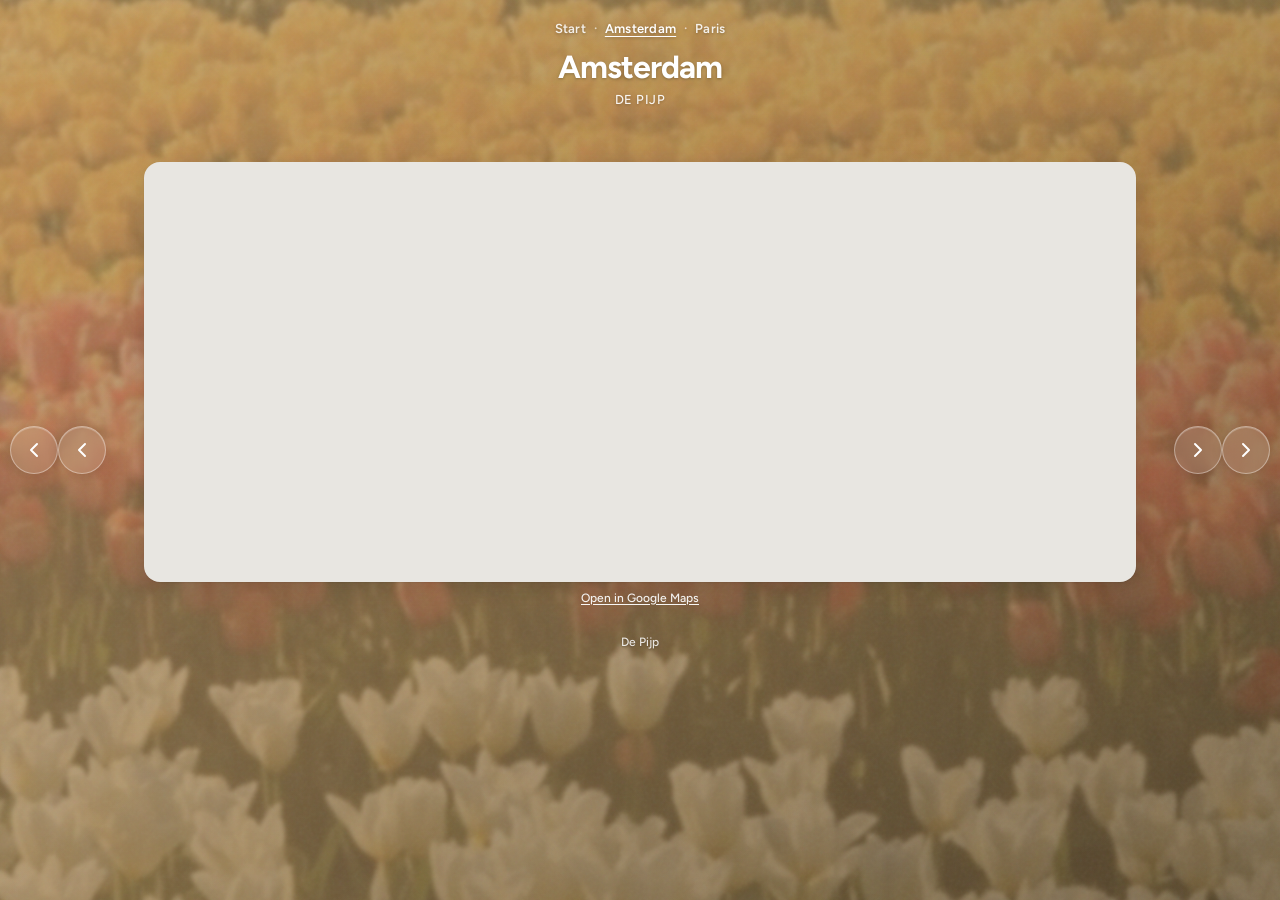
==== commit 79f7e3ea: "dry" ====
--- a/amsterdam.html
+++ b/amsterdam.html
@@ -2,391 +2,12 @@
 <html lang="en">
 <head>
   <meta charset="UTF-8" />
-  <meta name="viewport" content="width=device-width, initial-scale=1.0, viewport-fit=cover" />
-  <title>Amsterdam — De Pijp</title>
-  <link rel="preconnect" href="https://fonts.googleapis.com" />
-  <link rel="preconnect" href="https://fonts.gstatic.com" crossorigin />
-  <link href="https://fonts.googleapis.com/css2?family=Figtree:wght@400;500;600;700&display=swap" rel="stylesheet" />
-  <link rel="stylesheet" href="styles.css" />
+  <meta name="viewport" content="width=device-width, initial-scale=1.0" />
+  <title>Redirecting…</title>
+  <link rel="canonical" href="city.html?city=amsterdam" />
+  <meta http-equiv="refresh" content="0; url=city.html?city=amsterdam" />
 </head>
-<body data-city="amsterdam">
-  <div class="page-bg" aria-hidden="true">
-    <div class="page-bg__parallax"></div>
-    <div class="page-bg__tint"></div>
-  </div>
-  <div class="noise" aria-hidden="true"></div>
-
-  <div class="feed-backdrop" id="feed-backdrop" hidden></div>
-
-  <nav class="city-arrows" aria-label="Switch page">
-    <a href="index.html" class="city-arrows__hit" aria-label="Back to start">
-      <svg class="city-arrows__icon" viewBox="0 0 24 24" aria-hidden="true">
-        <polyline class="city-arrows__stroke" points="15 18 9 12 15 6" />
-      </svg>
-    </a>
-    <a href="paris.html" class="city-arrows__hit" aria-label="Go to Paris">
-      <svg class="city-arrows__icon" viewBox="0 0 24 24" aria-hidden="true">
-        <polyline class="city-arrows__stroke" points="9 18 15 12 9 6" />
-      </svg>
-    </a>
-  </nav>
-
-  <header class="masthead">
-    <nav class="city-nav" aria-label="Trip cities">
-      <a href="index.html" class="city-nav__link">Start</a>
-      <span class="city-nav__sep" aria-hidden="true">·</span>
-      <span class="city-nav__link city-nav__link--current" aria-current="page">Amsterdam</span>
-      <span class="city-nav__sep" aria-hidden="true">·</span>
-      <a href="paris.html" class="city-nav__link">Paris</a>
-    </nav>
-    <h1 class="masthead__title">Amsterdam</h1>
-    <p class="masthead__kicker">De Pijp</p>
-  </header>
-
-  <main class="feed" aria-label="Amsterdam vibes">
-    <article class="feed__pin feed__pin--interactive">
-      <div class="feed__pin__card" tabindex="0" aria-expanded="false" aria-haspopup="dialog" aria-label="Open details: Canal house facades">
-        <div class="feed__pin__media">
-          <img class="img--houses" src="assets/amsterdam-canal-houses.png" alt="Amsterdam canal houses with traditional gabled facades along the water" width="600" height="900" loading="eager" decoding="async" />
-        </div>
-        <div class="feed__pin__detail" hidden>
-          <div class="feed__pin__detail-body">
-            <p>
-              The canal houses look almost theatrical: stepped gables, tall windows, each facade telling a slightly different century. They’re narrow for reasons that belong to old tax logic and tight plots, but the effect is pure Amsterdam—vertical, proud, a little eccentric.
-            </p>
-            <p>
-              We don’t need a lecture tour to enjoy them; it’s enough to walk, look up, and notice how the light changes from one bridge to the next.
-            </p>
-          </div>
-        </div>
-      </div>
-    </article>
-
-    <article class="feed__pin feed__pin--interactive">
-      <div class="feed__pin__card" tabindex="0" aria-expanded="false" aria-haspopup="dialog" aria-label="Open details: Golden hour on the canals">
-        <div class="feed__pin__media">
-          <img src="assets/amsterdam-canal-golden.png" alt="" width="600" height="900" loading="lazy" decoding="async" />
-        </div>
-        <div class="feed__pin__detail" hidden>
-          <div class="feed__pin__detail-body">
-            <p>
-              When the sun drops low, the canals turn into ribbons of amber and the gables stack like paper cutouts. It’s the hour when Amsterdam stops feeling like a checklist and starts feeling like a mood.
-            </p>
-            <p>
-              We’ll aim for a slow loop along the water—bridges, reflections, maybe a bench if we find one—before the light fades.
-            </p>
-          </div>
-        </div>
-      </div>
-    </article>
-
-    <article class="feed__pin feed__pin--interactive">
-      <div class="feed__pin__card" tabindex="0" aria-expanded="false" aria-haspopup="dialog" aria-label="Open details: Aerial view of the canals">
-        <div class="feed__pin__media">
-          <img
-            class="img--aerial"
-            src="assets/amsterdam-canal-aerial.png"
-            alt="Aerial view of Amsterdam canal houses, autumn trees, and houseboats along the water"
-            width="600"
-            height="900"
-            loading="lazy"
-            decoding="async"
-          />
-        </div>
-        <div class="feed__pin__detail" hidden>
-          <div class="feed__pin__detail-body">
-            <p>
-              This angle is all pattern and scale: gables in a row, a dark ribbon of water, boats tucked along the quay, and trees turning gold. It’s the same city as street level—just quieter, more geometric, and impossibly pretty in late-day light.
-            </p>
-            <p>
-              We’ll still experience Amsterdam on foot and by bike, but shots like this are a reminder of how the grachten lock together: one long, living diagram of brick, water, and rooflines.
-            </p>
-          </div>
-        </div>
-      </div>
-    </article>
-
-    <article class="feed__pin feed__pin--interactive feed__pin--video">
-      <div class="feed__pin__card" tabindex="0" aria-label="Play embedded reel: Amsterdam in motion">
-        <div class="feed__pin__media feed__pin__media--video">
-          <iframe
-            title="Amsterdam clip"
-            src="https://assets.pinterest.com/ext/embed.html?id=127648970683807718"
-            loading="lazy"
-            allowfullscreen
-            referrerpolicy="no-referrer-when-downgrade"
-            sandbox="allow-scripts allow-same-origin allow-presentation"
-          ></iframe>
-        </div>
-        <div class="feed__pin__detail" hidden>
-          <div class="feed__pin__detail-body">
-            <p>
-              Sometimes a still photo isn’t enough—Amsterdam is water, wheels, and the small drama of everyday crossings. This clip is a pocket-sized version of that energy: movement along the canals, the texture of the streets, the feeling of being inside the city rather than just looking at it.
-            </p>
-            <p>
-              Keep the sound low or off if you like; it’s as much about the rhythm of the frames as anything else.
-            </p>
-          </div>
-        </div>
-      </div>
-    </article>
-
-    <article class="feed__pin feed__pin--interactive feed__pin--video">
-      <div class="feed__pin__card" tabindex="0" aria-label="Play embedded reel: Amsterdam travel montage">
-        <div class="feed__pin__media feed__pin__media--video">
-          <iframe
-            title="Amsterdam Netherlands pictures video"
-            src="https://assets.pinterest.com/ext/embed.html?id=914862420796280"
-            loading="lazy"
-            allowfullscreen
-            referrerpolicy="no-referrer-when-downgrade"
-            sandbox="allow-scripts allow-same-origin allow-presentation"
-          ></iframe>
-        </div>
-        <div class="feed__pin__detail" hidden>
-          <div class="feed__pin__detail-body">
-            <p>
-              A second reel from Pinterest—mood, color, and the kind of shots that make you want to wander. It pairs with the first “in motion” clip so you get two flavors of the same city: different pacing, same canals-and-streets energy.
-            </p>
-            <p>
-              Pin source: <a href="https://www.pinterest.com/pin/914862420796280/" rel="noopener noreferrer" target="_blank">Amsterdam Netherlands pictures</a> (The Chaos Diaries).
-            </p>
-          </div>
-        </div>
-      </div>
-    </article>
-
-    <article class="feed__pin feed__pin--interactive feed__pin--video">
-      <div class="feed__pin__card" tabindex="0" aria-label="Play embedded reel: Vondelpark">
-        <div class="feed__pin__media feed__pin__media--video">
-          <iframe
-            title="Vondelpark Amsterdam video"
-            src="https://assets.pinterest.com/ext/embed.html?id=497436721365755803"
-            loading="lazy"
-            allowfullscreen
-            referrerpolicy="no-referrer-when-downgrade"
-            sandbox="allow-scripts allow-same-origin allow-presentation"
-          ></iframe>
-        </div>
-        <div class="feed__pin__detail" hidden>
-          <div class="feed__pin__detail-body">
-            <p>
-              Amsterdam’s big backyard: lawns, paths, ponds, and locals treating it like an extension of their living room. Save it for a slower afternoon—walking, sitting on the grass, or people-watching between museum blocks and café stops.
-            </p>
-            <p>
-              Pin: <a href="https://www.pinterest.com/pin/497436721365755803/" rel="noopener noreferrer" target="_blank">Vondelpark reel</a>.
-            </p>
-          </div>
-        </div>
-      </div>
-    </article>
-
-    <article class="feed__pin feed__pin--interactive">
-      <div class="feed__pin__card" tabindex="0" aria-expanded="false" aria-haspopup="dialog" aria-label="Open details: Sidewalk café tables">
-        <div class="feed__pin__media">
-          <img class="img--cafe-street" src="assets/amsterdam-cafe-street.png" alt="Outdoor café tables under trees on an Amsterdam sidewalk with bikes parked along the street" width="600" height="900" loading="lazy" decoding="async" />
-        </div>
-        <div class="feed__pin__detail" hidden>
-          <div class="feed__pin__detail-body">
-            <p>
-              Wooden tables under a canopy of leaves, light dappling the pavement, bikes stacked along the curb—these are the moments that feel like “we’re really here.” No agenda; just a drink, a snack, and the city moving past.
-            </p>
-            <p>
-              We’ll slot something like this between walks: slow, social, very De Pijp energy.
-            </p>
-          </div>
-        </div>
-      </div>
-    </article>
-
-    <article class="feed__pin feed__pin--interactive">
-      <div class="feed__pin__card" tabindex="0" aria-expanded="false" aria-haspopup="dialog" aria-label="Open details: The Bulldog coffeeshop">
-        <div class="feed__pin__media">
-          <img class="img--bulldog" src="assets/amsterdam-bulldog-coffeeshop.png" alt="The Bulldog coffeeshop storefront with the round yellow bulldog sign and outdoor seating in Amsterdam" width="600" height="900" loading="lazy" decoding="async" />
-        </div>
-        <div class="feed__pin__detail" hidden>
-          <div class="feed__pin__detail-body">
-            <p>
-              The Bulldog is part landmark, part story—one of Amsterdam’s best-known coffeeshop names, with that unmistakable round sign. Whether we stop in or just walk by, it’s a slice of local mythology on the street.
-            </p>
-            <p>
-              Totally optional on the itinerary; worth it for the photo and the “we saw it” grin.
-            </p>
-          </div>
-        </div>
-      </div>
-    </article>
-
-    <article class="feed__pin feed__pin--interactive">
-      <div class="feed__pin__card" tabindex="0" aria-expanded="false" aria-haspopup="dialog" aria-label="Open details: Quiet café patio">
-        <div class="feed__pin__media">
-          <img class="img--patio" src="assets/amsterdam-cafe-patio.png" alt="Sunny patio with orange chairs, marble tables, red shutters, and ivy on a brick building in Amsterdam" width="600" height="900" loading="lazy" decoding="async" />
-        </div>
-        <div class="feed__pin__detail" hidden>
-          <div class="feed__pin__detail-body">
-            <p>
-              A tucked-away courtyard mood: herringbone brick, shutters, greenery climbing the wall, and those punchy orange seats against old stone. It’s the kind of place you stumble into and stay longer than planned.
-            </p>
-            <p>
-              Perfect mental bookmark for a quiet coffee between bigger sights.
-            </p>
-          </div>
-        </div>
-      </div>
-    </article>
-
-    <article class="feed__pin feed__pin--interactive">
-      <div class="feed__pin__card" tabindex="0" aria-expanded="false" aria-haspopup="dialog" aria-label="Open details: Stroopwafels">
-        <div class="feed__pin__media">
-          <img class="img--stroop" src="assets/amsterdam-stroopwafels-van-wonderen.png" alt="" width="600" height="900" loading="lazy" decoding="async" />
-        </div>
-        <div class="feed__pin__detail" hidden>
-          <div class="feed__pin__detail-body">
-            <p>
-              Van Wonderen is the kind of stop that smells better than it has any right to—thin waffles, caramel syrup, optional chocolate and toppings if we’re feeling festive. It’s sweet in the best way: a little messy, very shareable, perfect between longer walks.
-            </p>
-            <p>
-              We’ll time it as a treat, not a meal, and enjoy the tiny ritual of something warm in hand while the city keeps moving around us.
-            </p>
-          </div>
-        </div>
-      </div>
-    </article>
-
-    <article class="feed__pin feed__pin--interactive">
-      <div class="feed__pin__card" tabindex="0" aria-expanded="false" aria-haspopup="dialog" aria-label="Open details: Bakery storefront">
-        <div class="feed__pin__media">
-          <img
-            class="img--bakery-exterior"
-            src="assets/amsterdam-bakery-exterior.png"
-            alt="Illustrated bakery storefront with teal facade, yellow awnings, and bread in the window"
-            width="600"
-            height="900"
-            loading="lazy"
-            decoding="async"
-          />
-        </div>
-        <div class="feed__pin__detail" hidden>
-          <div class="feed__pin__detail-body">
-            <p>
-              A bright, storybook-style frontage—teal paint, sunny awnings, loaves in the window, a little A-frame on the sidewalk. The kind of place you notice from half a block away and drift toward without a plan.
-            </p>
-            <p>
-              Pairs with the stroopwafel stop and the interior case shot: outside, treat, then inside when we’re ready for round two.
-            </p>
-          </div>
-        </div>
-      </div>
-    </article>
-
-    <article class="feed__pin feed__pin--interactive">
-      <div class="feed__pin__card" tabindex="0" aria-expanded="false" aria-haspopup="dialog" aria-label="Open details: Bakery and pastries">
-        <div class="feed__pin__media">
-          <img
-            class="img--bakery"
-            src="assets/amsterdam-bakery.png"
-            alt="Bakery interior with croissants, breads, cakes in a glass display and pendant lights"
-            width="600"
-            height="900"
-            loading="lazy"
-            decoding="async"
-          />
-        </div>
-        <div class="feed__pin__detail" hidden>
-          <div class="feed__pin__detail-body">
-            <p>
-              Shelves of loaves, a case full of tarts and slices, warm light from quirky pendant lamps—the kind of bakery you smell before you see. Perfect for a slow morning or a mid-afternoon sugar reset between museums.
-            </p>
-            <p>
-              We’ll pick a few things to share, find a bench or canal edge, and call it lunch-adjacent.
-            </p>
-          </div>
-        </div>
-      </div>
-    </article>
-
-    <article class="feed__pin feed__pin--interactive">
-      <div class="feed__pin__card" tabindex="0" aria-expanded="false" aria-haspopup="dialog" aria-label="Open details: Albert Cuyp market morning">
-        <div class="feed__pin__media">
-          <img class="img--cuyp-basket" src="assets/amsterdam-morning-basket.png" alt="Market basket with bread and flowers at an outdoor stall" width="600" height="900" loading="lazy" decoding="async" />
-        </div>
-        <div class="feed__pin__detail" hidden>
-          <div class="feed__pin__detail-body">
-            <p>
-              The Albert Cuypmarkt is the rhythm of De Pijp: stalls opening, bikes threading through, and that particular Amsterdam light on the awnings. Mornings here feel unhurried but alive—coffee first, then whatever looks good from the vendors.
-            </p>
-            <p>
-              We’ll wander the strip, grab something warm to eat, and let the market set the pace before the day opens up into canals and side streets.
-            </p>
-          </div>
-        </div>
-      </div>
-    </article>
-
-    <article class="feed__pin feed__pin--interactive">
-      <div class="feed__pin__card" tabindex="0" aria-expanded="false" aria-haspopup="dialog" aria-label="Open details: Rijksmuseum and Museumplein">
-        <div class="feed__pin__media">
-          <img
-            class="img--rijksmuseum"
-            src="assets/amsterdam-rijksmuseum.png"
-            alt="Rijksmuseum facade with reflecting pool, tulip planters, and the I Amsterdam sign on Museumplein"
-            width="600"
-            height="900"
-            loading="lazy"
-            decoding="async"
-          />
-        </div>
-        <div class="feed__pin__detail" hidden>
-          <div class="feed__pin__detail-body">
-            <p>
-              The Rijksmuseum anchors the square: red brick, towers, and that long reflecting pool dotted with tulips in the water. The old “I amsterdam” letters in the plaza are pure photo bait—and the building behind them holds centuries of Dutch art and history.
-            </p>
-            <p>
-              We can pair a visit here with unhurried time in the galleries (and maybe a break on the grass when the weather cooperates).
-            </p>
-          </div>
-        </div>
-      </div>
-    </article>
-
-    <article class="feed__pin feed__pin--interactive">
-      <div class="feed__pin__card" tabindex="0" aria-expanded="false" aria-haspopup="dialog" aria-label="Open details: Museums and Van Gogh">
-        <div class="feed__pin__media">
-          <img class="img--van-gogh" src="assets/amsterdam-van-gogh-self-portrait.png" alt="Van Gogh self-portrait painting on display" width="600" height="900" loading="lazy" decoding="async" />
-        </div>
-        <div class="feed__pin__detail" hidden>
-          <div class="feed__pin__detail-body">
-            <p>
-              The Van Gogh Museum is concentrated color and biography on the walls—self-portraits, fields, letters made visible. Even if we’ve seen the hits before, there’s a calm focus here that pairs well with a slower day in the city.
-            </p>
-            <p>
-              We’ll block time so we’re not rushing the rooms, and let the galleries set the emotional temperature before we step back out into daylight.
-            </p>
-          </div>
-        </div>
-      </div>
-    </article>
-  </main>
-
-  <section class="map-block" aria-label="Map of De Pijp, Amsterdam">
-    <div class="map-block__frame">
-      <iframe
-        title="De Pijp, Amsterdam on Google Maps"
-        src="https://www.google.com/maps?q=De+Pijp,+Amsterdam,+Netherlands&amp;z=14&amp;hl=en&amp;output=embed"
-        loading="lazy"
-        referrerpolicy="no-referrer-when-downgrade"
-        allowfullscreen
-      ></iframe>
-    </div>
-    <p class="map-block__note">
-      <a href="https://www.google.com/maps/search/?api=1&amp;query=De+Pijp+Amsterdam+Netherlands" rel="noopener noreferrer" target="_blank">Open in Google Maps</a>
-    </p>
-  </section>
-
-  <footer class="foot">
-    <p>De Pijp</p>
-  </footer>
-
-  <script src="app.js" defer></script>
+<body>
+  <p><a href="city.html?city=amsterdam">Continue to Amsterdam</a></p>
 </body>
 </html>
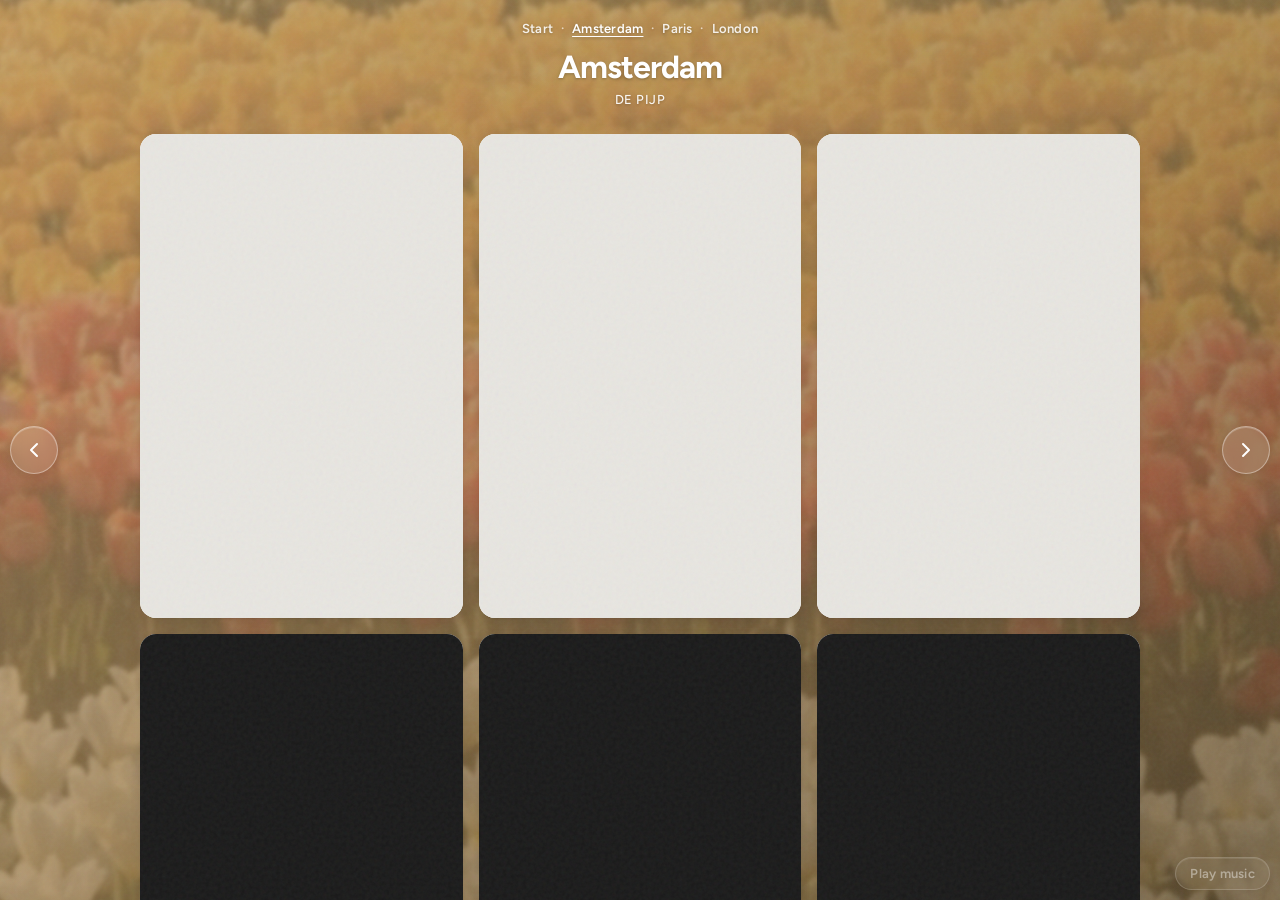
==== commit 803a9146: "london complete, transitions, home page" ====
--- a/amsterdam.html
+++ b/amsterdam.html
@@ -4,6 +4,7 @@
   <meta charset="UTF-8" />
   <meta name="viewport" content="width=device-width, initial-scale=1.0" />
   <title>Redirecting…</title>
+  <link rel="icon" href="favicon.svg" type="image/svg+xml" />
   <link rel="canonical" href="city.html?city=amsterdam" />
   <meta http-equiv="refresh" content="0; url=city.html?city=amsterdam" />
 </head>
